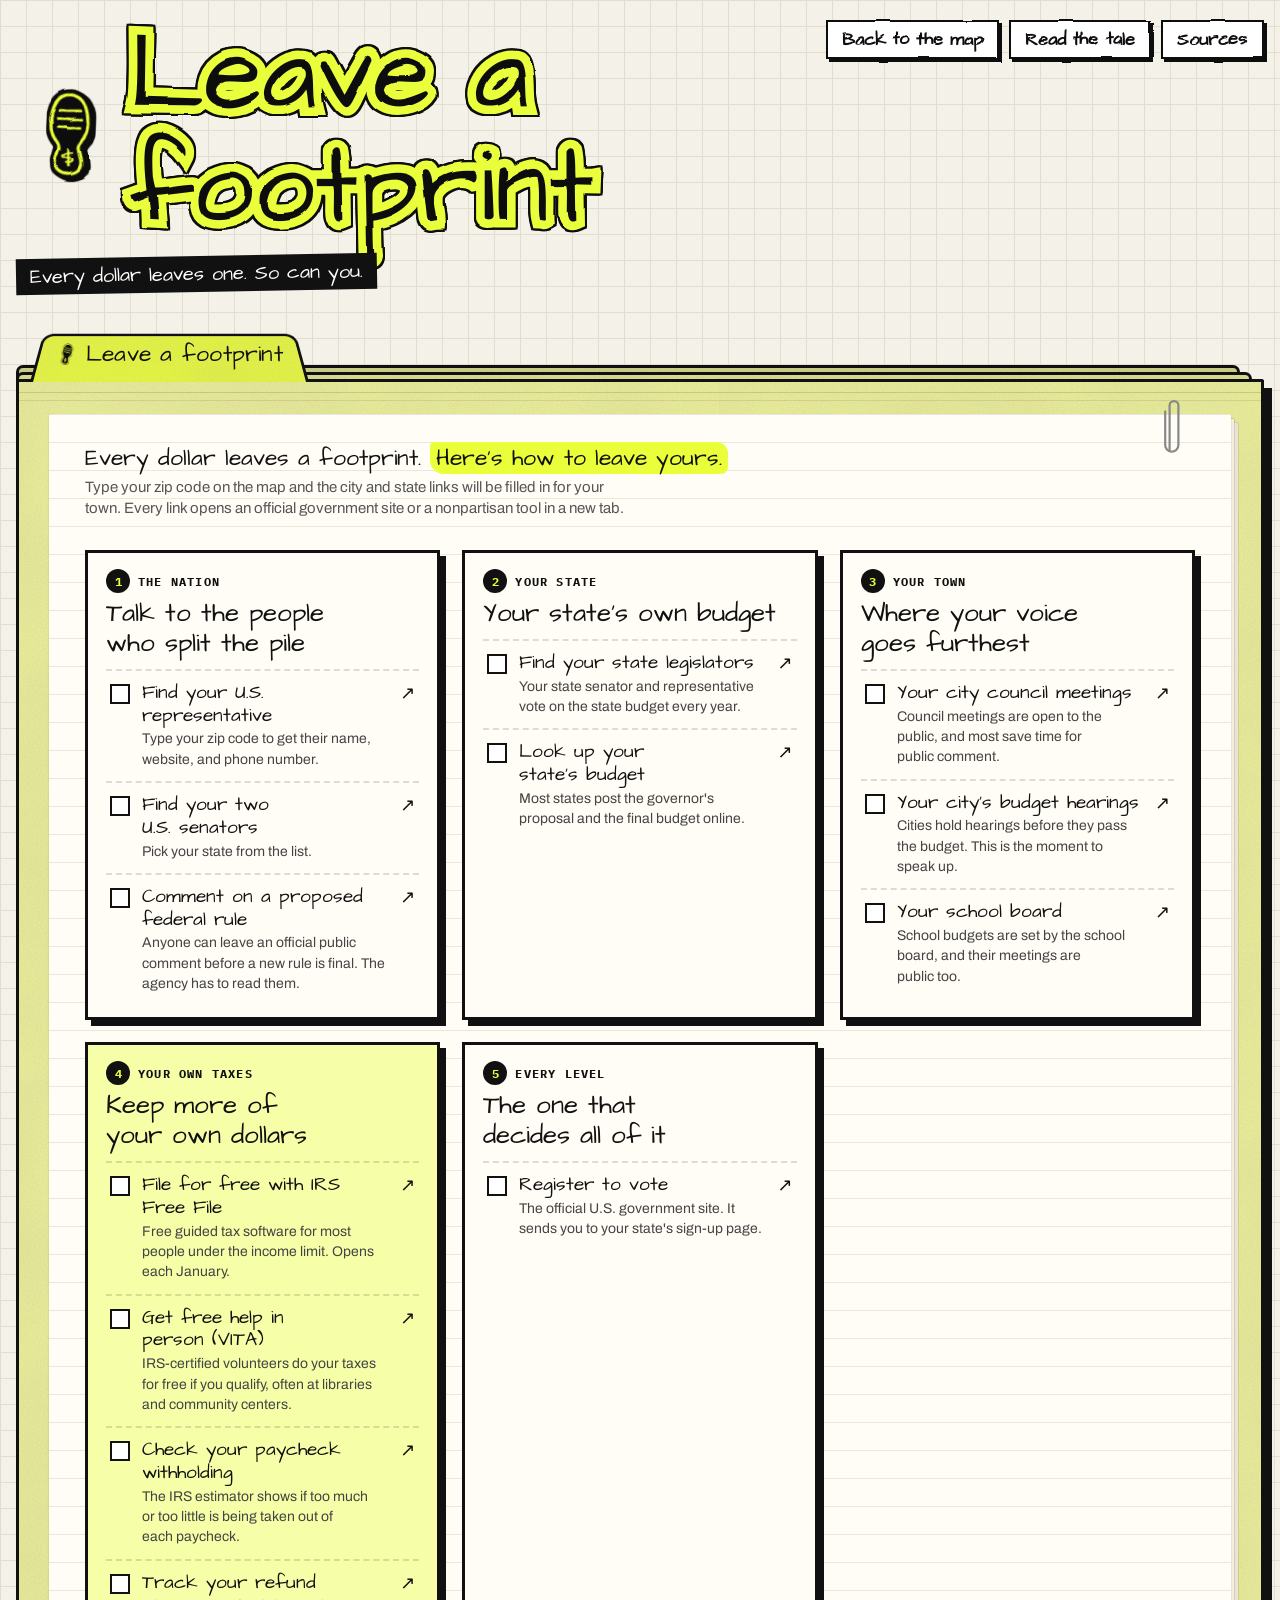
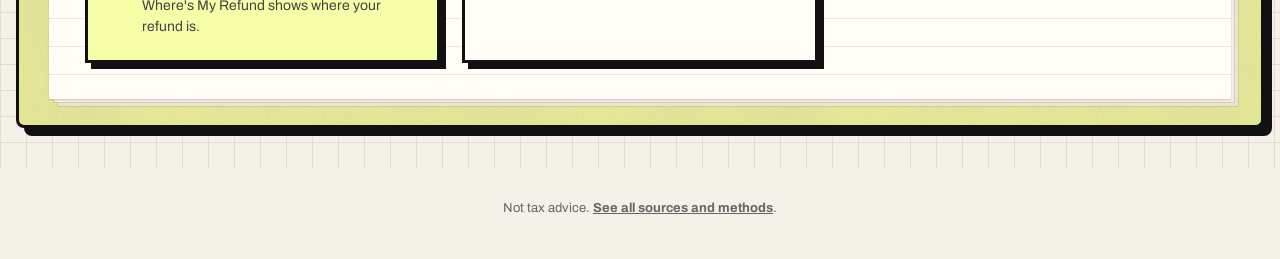
==== footprint.html @ 67341fc3 "Rename Your move to Leave a footprint, add the logo; fix blank buttons in dark mode - Your move is n" ====
<!doctype html>
<html lang="en">
<head>
  <meta charset="utf-8">
  <meta name="viewport" content="width=device-width, initial-scale=1">
  <title>Leave a footprint | Fee Fi Fo Fund</title>
  <meta name="description" content="What you can do about where your tax dollars go: find your representatives, speak at budget hearings, get free tax help, and register to vote.">
  <meta property="og:site_name" content="Fee Fi Fo Fund">
  <meta property="og:title" content="Leave a footprint | Fee Fi Fo Fund">
  <meta property="og:url" content="https://feefifo.fund/footprint.html">
  <link rel="canonical" href="https://feefifo.fund/footprint.html">
  <link rel="icon" href="favicon.ico" sizes="any">
  <link rel="icon" type="image/png" sizes="32x32" href="assets/icons/favicon-32.png">
  <link rel="icon" type="image/png" sizes="16x16" href="assets/icons/favicon-16.png">
  <link rel="apple-touch-icon" href="assets/icons/apple-touch-icon.png">
  <meta name="theme-color" content="#f4f1e8">
  <link rel="stylesheet" href="css/style.css">
</head>
<body class="on-results">
  <svg width="0" height="0" style="position:absolute" aria-hidden="true" focusable="false">
    <filter id="hand"><feTurbulence type="fractalNoise" baseFrequency="0.025" numOctaves="2" seed="7"/><feDisplacementMap in="SourceGraphic" scale="3.5" xChannelSelector="R" yChannelSelector="G"/></filter>
  </svg>
  <main class="results sources">
    <header class="results-head sources-head">
      <div class="place">
        <h1 class="place-city foot-title"><img class="foot-big" src="assets/icons/icon-192.png" alt="">Leave a footprint</h1>
        <p class="place-name">Every dollar leaves one. So can you.</p>
      </div>
      <nav class="results-nav" aria-label="Go somewhere else">
        <a class="back" href="./">Back to the map</a>
        <a class="back" href="./#story">Read the tale</a>
        <a class="back" href="sources.html">Sources</a>
      </nav>
    </header>

    <!-- one folder, filled by js/actions.js (the same list as the Footprint folder on the results page) -->
    <div class="file" data-level="move">
    <div class="levels file-tabs" style="--rows: 2">
      <div class="sheet" style="--row: 2" aria-hidden="true"></div>
      <div class="sheet" style="--row: 1" aria-hidden="true"></div>
      <div class="sheet" style="--row: 0"><span class="level-btn" aria-current="page"><img class="foot-ico" src="assets/icons/icon-192.png" alt=""><span class="tab-kind">Leave a footprint</span></span></div>
    </div>
    <div class="folder">
    <div class="frame">
      <p class="level-line">Every dollar leaves a footprint. <b>Here's how to leave yours.</b><span>Type your zip code on the map and the city and state links will be filled in for your town. Every link opens an official government site or a nonpartisan tool in a new tab.</span></p>
      <div id="moves"></div>
    </div>
    </div>
    </div>
  </main>
  <footer class="site-foot">
    <p>Not tax advice. <a href="sources.html">See all sources and methods</a>.</p>
  </footer>
  <script src="js/actions.js"></script>
  <script>document.getElementById("moves").innerHTML = Actions.html(null);</script>
</body>
</html>
---- css/style.css ----
@font-face {
  font-family: "Playfair Display";
  src: url("../assets/fonts/PlayfairDisplay-Italic.woff2") format("woff2");
  font-style: italic;
  font-weight: 400 900;
  font-display: swap;
}
@font-face {
  font-family: "Anton";
  src: url("../assets/fonts/Anton.woff2") format("woff2");
  font-display: swap;
}
@font-face {
  font-family: "IBM Plex Mono";
  src: url("../assets/fonts/IBMPlexMono-Bold.woff2") format("woff2");
  font-weight: 700;
  font-display: swap;
}
@font-face {
  font-family: "Archivo";
  src: url("../assets/fonts/Archivo.woff2") format("woff2");
  font-weight: 100 900;
  font-stretch: 62% 125%;
  font-display: swap;
}

:root {
  --ink: #111111;
  --paper: #ffffff;
  --night: #1d1d1d;
  --dot: #a8a262;
  --hot: #eaff3a;      /* brand yellow (logo case, footprint) */
  --sun-soft: #f6ffa8; /* lighter yellow for big fills */
  --display: "Playfair Display", "Bodoni 72", Didot, Georgia, serif; /* black italic, outlined: the big words */
  --badge: "Anton", "Impact", "Arial Narrow", sans-serif;            /* tall condensed: badge words and big numbers */
  --mono: "IBM Plex Mono", ui-monospace, Menlo, monospace;            /* black label boxes and buttons */
  --sans: "Archivo", system-ui, sans-serif;                           /* reading text */
  --map-bg: #f4f1e8;
  --hand: "Architects Daughter", "Comic Sans MS", cursive; /* the logo's lettering, used for UI labels */
  --grain: url("data:image/svg+xml,%3Csvg xmlns='http://www.w3.org/2000/svg' width='260' height='260'%3E%3Cfilter id='n'%3E%3CfeTurbulence type='fractalNoise' baseFrequency='.75' numOctaves='2' stitchTiles='stitch'/%3E%3CfeColorMatrix values='0 0 0 0 .3 0 0 0 0 .27 0 0 0 0 .22 0 0 0 .22 0'/%3E%3C/filter%3E%3Crect width='100%25' height='100%25' filter='url(%23n)'/%3E%3C/svg%3E");
}

* { box-sizing: border-box; }
/* The site has its own paper-and-ink colors. Without this, a computer in dark mode draws button text
   in white, which made the New zip code and Read the tale buttons look blank. */
:root { color-scheme: light; }
button { color: var(--ink); }
html, body { margin: 0; }
body {
  background: var(--map-bg);
  color: var(--ink);
  font-family: var(--sans);
  font-size: 17px;
  line-height: 1.45;
}
body.on-results { background: var(--paper); }
[hidden] { display: none !important; }
:focus-visible { outline: 3px solid var(--ink); outline-offset: 3px; box-shadow: 0 0 0 7px var(--hot); }
code { font-size: 0.9em; background: #0001; padding: 1px 5px; border-radius: 4px; }

/* =========================================================
   LANDING
   ========================================================= */
.landing {
  position: relative;
  min-height: 100vh;
  min-height: 100svh;
  overflow: hidden;
  color: var(--ink);
}
.map { position: absolute; inset: 0; width: 100%; height: 100%; display: block; }
.landing::after { content: ""; position: absolute; inset: 0; background: var(--grain); mix-blend-mode: multiply; pointer-events: none; z-index: 1; }

.landing-center {
  position: relative;
  z-index: 2;
  min-height: 100vh;
  min-height: 100svh;
  display: grid;
  place-content: center;
  justify-items: center;
  gap: 28px;
  padding: 24px 16px;
  pointer-events: none;
}
.landing-center > * { pointer-events: auto; }
/* The logo is decoration: clicks go through it to the map underneath.
   The zip form only catches clicks on its own controls, so the map can be dragged around it. */
.landing-center > .logo-wrap, .landing-center > .zip-form { pointer-events: none; }
.zip-form > * { pointer-events: auto; }

/* --- Logo: chunky outlined type sitting on the map --- */
.logo-wrap {
  --L: clamp(40px, 8.6vw, 124px); /* logo type size; the sticker is sized from it */
  position: relative;
  transition: transform 0.5s cubic-bezier(.3, 1.3, .5, 1);
}
.zip-form { transition: transform 0.5s cubic-bezier(.3, 1.3, .5, 1); }
/* While typing, the logo shrinks to the top and the zip box drops to the bottom so the map shows through.
   js/app.js measures the real sizes and sets these, so it fits any screen height. */
.landing.typing .logo-wrap, .landing.settled .logo-wrap { transform: var(--logo-t, translateY(-25vh) scale(0.42)); }
.landing.typing .zip-form, .landing.settled .zip-form { transform: var(--form-t, translateY(21vh)); }
.landing.leaving { animation: leave 0.45s ease-in forwards; }
@keyframes leave { to { opacity: 0; transform: scale(1.08); } }
@font-face {
  font-family: "Architects Daughter";
  src: url("../assets/fonts/ArchitectsDaughter.woff2") format("woff2");
  font-display: block;
}
.logo { margin: 0; line-height: 0; }
.logo svg { display: block; width: min(calc(var(--L) * 5.2), 94vw); height: auto; overflow: visible; }
/* each word stomps down like a giant's footstep, then the stars and coins pop on, then the whole logo shudders */
.logo .word, .logo .extras {
  transform-box: fill-box;
  transform-origin: 50% 100%;
  animation: stomp 0.55s cubic-bezier(.3, 1.4, .5, 1) both;
  animation-delay: calc(0.45s + var(--i) * 0.38s);
}
.logo .extras { transform-origin: 50% 50%; animation-name: popIn; }
@keyframes popIn { from { transform: scale(0); opacity: 0; } 70% { transform: scale(1.15); opacity: 1; } to { transform: none; opacity: 1; } }
.logo-wrap .logo { animation: shudder 0.32s linear calc(0.45s + 4 * 0.38s + 0.2s) both; }
@keyframes stomp {
  0%   { transform: translateY(-120%) scale(1.25, 0.9); opacity: 0; }
  55%  { transform: translateY(0) scale(1.18, 0.78); opacity: 1; }
  75%  { transform: translateY(-6%) scale(0.95, 1.06); }
  100% { transform: none; opacity: 1; }
}
@keyframes shudder {
  20% { transform: translate(-4px, 3px); }
  40% { transform: translate(5px, -2px); }
  60% { transform: translate(-3px, -3px); }
  80% { transform: translate(2px, 2px); }
}

/* Stuck on the upper left corner, just touching the "F" without covering it */
/* catchphrase under the logo: just handwriting, with a yellow marker swipe and a little footprint */
.tagline {
  display: table;
  position: relative;
  margin: calc(var(--L) * 0.1) auto 0;
  padding: 0 0.2em 0 1.25em;
  font: 400 max(17px, calc(var(--L) * 0.26)) var(--hand);
  line-height: 1.2;
  white-space: nowrap;
  color: var(--ink);
  /* paper-colored halo so it reads over the map dots */
  text-shadow: 0 0 3px var(--map-bg), 0 0 6px var(--map-bg), 0 0 10px var(--map-bg);
  rotate: -2deg;
  animation: popIn .5s cubic-bezier(.3,1.4,.5,1) calc(0.45s + 4.6 * 0.38s) both;
  transition: opacity .3s;
}
.tagline::before { /* the footprint */
  content: "";
  position: absolute;
  left: 0; top: 50%;
  width: 1em; height: 1em;
  translate: 0 -50%;
  background: url("../assets/icons/icon-192.png") center / contain no-repeat;
}
.tagline::after { /* yellow marker swipe under the words */
  content: "";
  position: absolute;
  left: 1.1em; right: 0; bottom: 0.08em;
  height: 0.38em;
  background: var(--hot);
  border-radius: 0.2em 0.5em 0.3em 0.6em;
  z-index: -1;
  rotate: -0.6deg;
}
.landing.typing .tagline, .landing.settled .tagline { opacity: 0; }
@keyframes spin { to { transform: rotate(360deg); } }
@keyframes stick {
  from { transform: scale(0) rotate(-90deg); }
  to   { transform: none; }
}

/* --- Zip entry, styled like stacked black label boxes --- */
.zip-form {
  display: grid;
  justify-items: center;
  gap: 10px;
  animation: fade 0.6s ease 1.6s both;
}
@keyframes fade { from { opacity: 0; } to { opacity: 1; } }

.zip-label {
  background: var(--ink);
  color: var(--paper);
  font: 400 clamp(16px, 4.6vw, 21px) var(--hand);
  letter-spacing: 0.01em;
  padding: 5px 16px 4px;
  rotate: -1deg;
  filter: url(#hand);
  max-width: min(92vw, 30em);
  text-align: center;
  text-wrap: balance;
}
.zip-form input {
  width: 5.4em;
  font-family: var(--hand);
  font-weight: 400;
  font-size: clamp(44px, 8vw, 72px);
  letter-spacing: 0.1em;
  filter: url(#hand);
  text-align: center;
  padding: 2px 10px;
  color: var(--ink);
  background: var(--sun-soft);
  border: 3px solid var(--ink);
  box-shadow: 6px 6px 0 var(--ink);
  border-radius: 0;
}
.zip-form input::placeholder { color: #0003; }
@media (max-width: 520px) {
  .zip-form input { font-size: 40px; width: 5.2em; }
}

.zip-readout {
  margin: 4px 0 0;
  background: rgba(255, 253, 246, 0.9);
  padding: 2px 10px;
  min-height: 1.5em;
  font: 400 17px var(--hand);
  color: var(--ink);
  text-align: center;
}
.go {
  font: 400 24px var(--hand);
  padding: 8px 28px;
  filter: url(#hand);
  background: var(--ink);
  color: var(--hot);
  border: 3px solid var(--ink);
  box-shadow: 4px 4px 0 var(--hot), 4px 4px 0 3px var(--ink);
  cursor: pointer;
}
.go:disabled { opacity: 0.35; cursor: default; box-shadow: none; }
.go:not(:disabled):hover { transform: translate(-2px, -2px); box-shadow: 6px 6px 0 var(--hot), 6px 6px 0 3px var(--ink); }

/* =========================================================
   RESULTS
   ========================================================= */
.results {
  /* the desk the folders sit on: the same grid paper as the map */
  background:
    linear-gradient(90deg, #e4ddcd 1px, transparent 1px) 0 0 / 26px 26px,
    linear-gradient(#e4ddcd 1px, transparent 1px) 0 0 / 26px 26px,
    var(--map-bg);
  min-height: 100vh;
  padding: 20px 16px 40px;
  overflow-x: clip; /* a wobbling sticker should never cause a sideways scroll */
}
.results-head {
  max-width: 1280px;
  margin: 0 auto 22px;
  display: grid;
  grid-template-columns: 1fr auto;
  align-items: start;
  gap: 16px 24px;
}
.results-nav { display: flex; flex-wrap: wrap; justify-content: flex-end; gap: 10px; }
a.back { color: var(--ink); text-decoration: none; display: inline-block; }
.results-head > .back { justify-self: start; }
.back {
  align-self: start;
  font: 400 18px var(--hand);
  background: var(--paper);
  border: 2px solid var(--ink);
  box-shadow: 3px 3px 0 var(--ink);
  filter: url(#hand);
  padding: 5px 14px;
  cursor: pointer;
}
.back:hover { background: var(--hot); }
.place-city {
  margin: 0;
  /* your town, lettered like the logo: black ink in a yellow case with a black edge */
  font-family: var(--hand);
  font-weight: 400;
  font-size: clamp(46px, 8.4vw, 108px);
  line-height: 1.05;
  color: var(--ink);
  -webkit-text-stroke: 0.16em var(--hot);
  paint-order: stroke fill;
  filter: drop-shadow(2px 0 0 var(--ink)) drop-shadow(-2px 0 0 var(--ink)) drop-shadow(0 2px 0 var(--ink)) drop-shadow(0 -2px 0 var(--ink)) url(#hand);
  padding: 0 0.1em;
  text-wrap: balance;
}
.place-name {
  display: inline-block;
  margin: 10px 0 0;
  background: var(--ink);
  color: var(--paper);
  font: 400 20px var(--hand);
  padding: 4px 14px;
  rotate: -1deg;
}

/* ---- File folders: one per level of government ---- */
.file {
  --tex: url("data:image/svg+xml,%3Csvg xmlns='http://www.w3.org/2000/svg' width='260' height='260'%3E%3Cfilter id='n'%3E%3CfeTurbulence type='fractalNoise' baseFrequency='.7' numOctaves='2' stitchTiles='stitch'/%3E%3CfeColorMatrix values='0 0 0 0 .35 0 0 0 0 .3 0 0 0 0 .24 0 0 0 .2 0'/%3E%3C/filter%3E%3Crect width='100%25' height='100%25' filter='url(%23n)'/%3E%3C/svg%3E"),
          url("data:image/svg+xml,%3Csvg xmlns='http://www.w3.org/2000/svg' width='700' height='700'%3E%3Cfilter id='n'%3E%3CfeTurbulence type='fractalNoise' baseFrequency='.01' numOctaves='2' stitchTiles='stitch'/%3E%3CfeColorMatrix values='0 0 0 0 .4 0 0 0 0 .33 0 0 0 0 .25 0 0 0 .14 0'/%3E%3C/filter%3E%3Crect width='100%25' height='100%25' filter='url(%23n)'/%3E%3C/svg%3E");
  /* every folder is the brand's soft yellow with an ink edge, so it stands off the grid paper;
     the tabs (black, the open one hot yellow) tell the levels apart */
  --folder: #eef49a;
  position: relative;
  z-index: 0;
  max-width: 1400px;
  margin: 0 auto;
}

/* ---- The stack of folders ----
   Each folder is a "sheet": its tab plus a strip of folder body. Folders further back
   sit higher and a little narrower, so you see their edges stepping up behind the front one.
   --row 0 is the front folder; JS sets it, and the sheets slide into place. */
.levels.file-tabs {
  --T: 52px;  /* tab height */
  --S: 7px;   /* how much of each folder behind peeks out (small, so the tabs read as one row) */
  position: relative;
  z-index: 3;
  display: block;
  height: calc(var(--T) + var(--rows, 2) * var(--S));
  padding: 0;
}
.sheet {
  position: absolute;
  left: 0; /* the stack steps in on the right only, so every tab stays where js/app.js put it */
  right: calc(var(--row, 0) * 12px);
  top: calc((var(--rows, 2) - var(--row, 0)) * var(--S));
  bottom: 0;
  z-index: calc(10 - var(--row, 0));
  pointer-events: none;
  transition: top .45s cubic-bezier(.3,1.2,.5,1), left .45s cubic-bezier(.3,1.2,.5,1), right .45s cubic-bezier(.3,1.2,.5,1);
}
.sheet { --c: var(--folder); }
.level-btn { --c: var(--ink); }
.level-btn[aria-pressed="true"], .level-btn[aria-current="page"] { --c: var(--hot); color: var(--ink); }
/* the strip of folder body under each tab */
.sheet::before {
  content: "";
  position: absolute;
  left: 0; right: 0; top: calc(var(--T) - 1px); bottom: 0;
  background: var(--tex), var(--c);
  border-radius: 7px 7px 0 0;
  border: 3px solid var(--ink);
  border-bottom: 0;
  filter: brightness(calc(1 - var(--row, 0) * 0.06));
}
/* the tab: card-stock with rounded shoulders; Nation left, State middle, City right */
.level-btn {
  position: absolute;
  top: 0;
  height: var(--T);
  pointer-events: auto;
  isolation: isolate;
  display: inline-flex;
  align-items: center;
  gap: 8px;
  padding: 0 26px;
  border: 0;
  background: none;
  color: var(--paper);
  font: 400 23px var(--hand);
  letter-spacing: 0.01em;
  white-space: nowrap;
  cursor: pointer;
  transition: transform .2s cubic-bezier(.3,1.4,.5,1);
}
.level-btn { left: 14px; } /* js/app.js lines them up edge to edge */
/* 1, 2, 3: the nation, then your state, then your city, zooming in toward home */
.tab-n {
  display: inline-grid;
  place-items: center;
  width: 1.4em; height: 1.4em;
  border-radius: 50%;
  border: 2px solid currentColor;
  font: 700 13px var(--mono);
  line-height: 1;
}
.level-btn::before {
  content: "";
  position: absolute;
  inset: 0 0 -2px;
  z-index: -1;
  background: var(--tex), var(--c);
  border-radius: 12px 12px 0 0;
  transform: perspective(80px) rotateX(9deg);
  transform-origin: 50% 100%;
  border: 3px solid var(--ink);
  border-bottom: 0;
}
.level-btn:not([aria-pressed="true"]):not([aria-current]):hover { transform: translateY(-5px); }
.level-btn[aria-pressed="true"], .level-btn[aria-current="page"] { cursor: default; }
.level-btn .tab-name { font: 400 16px var(--hand); color: inherit; opacity: .75; max-width: 9em; overflow: hidden; text-overflow: ellipsis; }
.level-btn.is-missing .tab-kind { opacity: .7; }
.level-btn.is-missing .tab-name { text-decoration: line-through; }

/* the front folder: card stock, with the papers inside it */
.folder {
  position: relative;
  z-index: 2;
  background: var(--tex), var(--folder);
  border-radius: 0 0 8px 8px;
  padding: 34px clamp(12px, 2.4vw, 30px) 26px;
  border: 3px solid var(--ink);
  border-top: 0;
  box-shadow: 8px 8px 0 var(--ink);
  transition: background-color .3s;
}
/* the two pressed fold lines along the top of real file folders */
.folder::before {
  content: "";
  position: absolute;
  left: 0; right: 0; top: 12px;
  height: 7px;
  border-top: 1px solid rgba(90,60,30,.18);
  border-bottom: 1px solid rgba(90,60,30,.13);
  pointer-events: none;
}
/* the papers: a top sheet with two more peeking out underneath, held by a paper clip */
.folder > .frame {
  position: relative;
  max-width: none;
  padding: 30px clamp(14px, 3vw, 36px) 26px;
  background:
    linear-gradient(#ece7db 1px, transparent 1px) 0 0 / 100% 28px,
    #fffdf6;
  border-radius: 2px;
  box-shadow: 0 1px 2px rgba(40,25,10,.18), 4px 4px 0 -1px #f4efe3, 4px 4px 0 0 rgba(40,25,10,.12), 8px 8px 0 -1px #ebe4d4, 8px 8px 0 0 rgba(40,25,10,.1);
}
.folder > .frame::before {
  content: "";
  position: absolute;
  top: -20px; right: 46px;
  width: 22px; height: 64px;
  background: url("data:image/svg+xml,%3Csvg xmlns='http://www.w3.org/2000/svg' viewBox='0 0 30 84'%3E%3Cpath d='M9 76V14a6 6 0 0 1 12 0v54a9 9 0 0 1-18 0V22' fill='none' stroke='%23888' stroke-width='3' stroke-linecap='round'/%3E%3C/svg%3E") center / contain no-repeat;
  pointer-events: none;
}
/* switching: old papers lift out, new ones drop in */
.folder > .frame { transition: opacity .17s ease, transform .4s cubic-bezier(.3,1.25,.5,1); }
.folder.swapping > .frame { opacity: 0; transform: translateY(-10px) rotate(-.25deg); transition: opacity .15s ease, transform .17s ease-in; }
.folder.settling > .frame { animation: dropIn .42s cubic-bezier(.3,1.25,.5,1); }
@keyframes dropIn { from { opacity: 0; transform: translateY(16px) rotate(.3deg); } to { opacity: 1; transform: none; } }

/* The collage spreads out across the whole page, no box around it */
.frame {
  max-width: 1400px;
  margin: 0 auto;
  padding: 8px 0 0;
}
.level-line { margin: 0 0 10px; font: 400 28px/1.25 var(--hand); max-width: 60ch; }
.level-line b { font-weight: 400; background: var(--hot); padding: 0 6px; border-radius: 0.2em 0.5em 0.3em 0.6em; }
.level-line span { display: block; font: 400 15px/1.45 var(--sans); color: #555; margin-top: 4px; }
.empty { font-size: 18px; padding: 40px 0; max-width: 55ch; }

/* ---- Floating objects: each category is a loose cutout, not a tile ---- */
.collage.scatter { position: relative; min-height: 320px; }

.obj {
  position: absolute;
  aspect-ratio: 1;
  padding: 0;
  border: 0;
  background: none;
  font: inherit;
  color: var(--ink);
  text-align: left;
  cursor: pointer;
  animation:
    pop 0.6s cubic-bezier(.2, 1.6, .4, 1) var(--delay) both,
    bob var(--bob) ease-in-out var(--bob-delay) infinite;
  transition: left 0.6s cubic-bezier(.3, 1.2, .5, 1), top 0.6s cubic-bezier(.3, 1.2, .5, 1), width 0.6s ease;
}
.obj:hover, .obj:focus-visible { z-index: 5; }
@keyframes pop {
  from { scale: 0.2; opacity: 0; rotate: calc(var(--rot) * -3); }
  to   { scale: 1; opacity: 1; rotate: 0deg; }
}
@keyframes bob {
  0%, 100% { translate: 0 0; }
  50%      { translate: 0 calc(var(--s) * -0.035); }
}

.pic {
  position: absolute;
  inset: 0;
  display: grid;
  place-items: center;
  transform: rotate(var(--rot));
  transition: transform 0.3s cubic-bezier(.3, 1.6, .5, 1);
}
.obj:hover .pic, .obj:focus-visible .pic { transform: rotate(0deg) scale(1.1); }

.pic img {
  /* pinned to the sticker's square box: tall GIFs (the motorcycle, the statue) used to grow past it
     and hang over the price tag and whatever sat below */
  position: absolute;
  inset: 0;
  z-index: 2;
  width: 100%;
  height: 100%;
  object-fit: contain;
  filter: drop-shadow(4px 6px 0 #0003);
}

/* big money number, slapped on like a sticker */
.num {
  position: absolute;
  z-index: 3;
  top: 2%;
  left: -4%;
  display: flex;
  align-items: flex-start;
  /* numbers lettered like the logo: black ink, yellow case, black edge */
  font-family: var(--hand);
  font-weight: 400;
  font-size: clamp(26px, calc(var(--s) * 0.28), 150px);
  line-height: 1;
  letter-spacing: 0;
  color: var(--ink);
  -webkit-text-stroke: 0.025em var(--ink); /* thickens the pen line */
  /* a ring of yellow, then a ring of black, drawn as shadows so the corners stay round */
  text-shadow:
    0.070em 0.000em 0 var(--hot),
    0.061em 0.035em 0 var(--hot),
    0.035em 0.061em 0 var(--hot),
    0.000em 0.070em 0 var(--hot),
    -0.035em 0.061em 0 var(--hot),
    -0.061em 0.035em 0 var(--hot),
    -0.070em 0.000em 0 var(--hot),
    -0.061em -0.035em 0 var(--hot),
    -0.035em -0.061em 0 var(--hot),
    -0.000em -0.070em 0 var(--hot),
    0.035em -0.061em 0 var(--hot),
    0.061em -0.035em 0 var(--hot),
    0.105em 0.000em 0 var(--ink),
    0.091em 0.052em 0 var(--ink),
    0.053em 0.091em 0 var(--ink),
    0.000em 0.105em 0 var(--ink),
    -0.052em 0.091em 0 var(--ink),
    -0.091em 0.052em 0 var(--ink),
    -0.105em 0.000em 0 var(--ink),
    -0.091em -0.052em 0 var(--ink),
    -0.053em -0.091em 0 var(--ink),
    -0.000em -0.105em 0 var(--ink),
    0.053em -0.091em 0 var(--ink),
    0.091em -0.053em 0 var(--ink);
  transform: rotate(var(--num-rot));
  pointer-events: none;
}
.obj.num-right .num { left: auto; right: -4%; }
.num-sign, .num-c { font-size: 0.45em; margin-top: 0.12em; letter-spacing: 0; }

/* label + dollar amount hang off the bottom like a price tag */
.label {
  position: absolute;
  z-index: 3;
  left: 50%;
  top: 88%;
  display: flex;
  flex-direction: column;
  align-items: center;
  gap: 3px;
  width: max-content;
  max-width: max(150px, 110%);
  transform: translateX(-50%) rotate(var(--tag-rot));
  pointer-events: none;
}
.tag {
  background: var(--paper);
  border: 2px solid var(--ink);
  box-shadow: 3px 3px 0 var(--ink);
  padding: 2px 10px 1px;
  background: #fffdf6;
  font-family: var(--hand);
  font-weight: 400;
  font-size: clamp(14px, calc(var(--s) * 0.065), 20px);
  line-height: 1.2;
  text-align: center;
}
.amt {
  background: var(--ink);
  color: var(--paper);
  padding: 1px 8px;
  font-family: var(--hand);
  font-size: 15px;
  font-weight: 400;
}
.obj:hover .tag { background: var(--hot); }

/* googly eyes on the biggest item */
.eyes { position: absolute; z-index: 3; top: 34%; left: 50%; transform: translateX(-50%); display: flex; gap: 6%; width: 30%; }
.eye {
  flex: 1;
  aspect-ratio: 1;
  background: var(--paper);
  border: 3px solid var(--ink);
  border-radius: 50%;
  display: grid;
  place-items: center;
}
.pupil { width: 48%; aspect-ratio: 1; background: var(--ink); border-radius: 50%; transition: transform 0.08s linear; }

.barely { margin-top: 30px; border-top: 3px dashed var(--ink); padding-top: 16px; }
.barely-title { margin: 0 0 10px; font: 400 22px var(--hand); }
.barely ul { list-style: none; margin: 0; padding: 0; display: flex; flex-wrap: wrap; gap: 10px; }
.barely li {
  display: flex; align-items: center; gap: 6px;
  border: 2px solid #999; padding: 4px 10px 4px 4px;
  font: 400 16px var(--hand); color: #555; background: #fffdf6;
}
.barely img { width: 28px; height: 28px; filter: grayscale(1); opacity: 0.6; }

.level-foot { max-width: 1280px; margin: 22px 0 0; border-top: 1px solid rgba(90,60,30,.25); padding-top: 14px; font-size: 15px; color: #333; }
.level-foot p { margin: 0 0 8px; max-width: 80ch; }
.level-foot a { color: var(--ink); font-weight: 700; }

/* detail popup */
.detail {
  width: min(460px, calc(100% - 32px));
  border: 3px solid var(--ink);
  box-shadow: 8px 8px 0 var(--ink);
  padding: 24px;
  background: var(--paper);
}
.detail::backdrop { background: #111a; }
.detail-close { float: right; font: 400 17px var(--hand); border: 2px solid var(--ink); background: var(--paper); padding: 4px 10px; cursor: pointer; }
.detail img { width: 140px; height: 140px; object-fit: contain; display: block; }
.detail h2 { font-family: var(--hand); font-weight: 400; font-size: 36px; margin: 8px 0 4px; line-height: 1.1; }
.detail-levels { list-style: none; margin: 16px 0 0; padding: 0; }
.detail-levels li { display: flex; justify-content: space-between; gap: 16px; border-top: 2px solid var(--ink); padding: 10px 0; }
.detail-levels li span:first-child { font-weight: 800; }
.detail-levels li span:last-child { text-align: right; }

.site-foot { padding: 18px 16px 28px; font-size: 13px; color: #8a8a8a; text-align: center; }
body.on-results .site-foot { background: var(--map-bg); color: #666; }
body:not(.on-results) .site-foot { display: none; }

/* =========================================================
   SMALL SCREENS
   ========================================================= */
@media (max-width: 820px) {
  .results-head { grid-template-columns: 1fr; }
  .results-nav { justify-content: flex-start; grid-row: 1; }
  .results-head .place { grid-row: 2; }
  .results-nav .back { font-size: 16px; padding: 4px 10px; }
  .levels { justify-content: flex-start; }
  .levels.file-tabs { --T: 46px; --S: 6px; }
  .level-btn { padding: 0 14px; font-size: 19px; }
  .level-btn .tab-name { font-size: 14px; }
  .level-line { font-size: 23px; }
}

/* Short screens (phones sideways, small laptop windows): tighter logo and zip box so the intro fits */
@media (max-height: 560px) {
  .logo-wrap { --L: clamp(34px, 11vh, 80px); }
  .landing-center { gap: 14px; }
  .zip-form { gap: 6px; }
  .zip-form input { font-size: clamp(34px, 10vh, 56px); }
  .zip-label { font-size: 14px; padding: 4px 10px; }
  .zip-readout { font-size: 12px; }
  .go { font-size: 15px; padding: 8px 20px; }
}

@media (max-width: 480px) {
  .level-btn { padding: 0 14px; }
  .level-btn .tab-name { display: none; }
}
@media (prefers-reduced-motion: reduce) {
  *, *::before, *::after { animation: none !important; transition: none !important; }
}

/* =========================================================
   SOURCES PAGE
   ========================================================= */
.sources-head { grid-template-columns: 1fr auto; }
.sources .frame { display: grid; gap: 14px; }
.src-h {
  margin: 22px 0 0;
  font-family: var(--hand);
  font-weight: 400;
  font-size: 32px;
  line-height: 1.15;
}
.src-h::before { content: ""; display: inline-block; width: .8em; height: .8em; margin-right: .35em; vertical-align: -.05em; background: url("../assets/icons/icon-192.png") center / contain no-repeat; }
.sources .level-line { font-size: 23px; }
.src-p { margin: 0; max-width: 68ch; }
.src-list { margin: 0; padding-left: 20px; display: grid; gap: 6px; max-width: 72ch; }
.sources a { color: var(--ink); font-weight: 700; }
.table-wrap { overflow-x: auto; border: 2px solid var(--ink); box-shadow: 4px 4px 0 var(--ink); }
.src-table { border-collapse: collapse; width: 100%; min-width: 720px; font-size: 15px; background: #fffdf6; }
.src-table th {
  text-align: left;
  background: var(--ink);
  color: var(--hot);
  font: 400 18px var(--hand);
  padding: 8px 12px;
}
.src-table td { padding: 10px 12px; border-top: 1px solid #e3dccb; vertical-align: top; }
.src-table td:first-child { font: 400 17px var(--hand); white-space: nowrap; }
.src-table tbody tr:nth-child(odd) td { background: #f8f3e6; }

/* Sources link on the map */
.map-links {
  position: absolute;
  z-index: 2;
  right: max(16px, env(safe-area-inset-right, 0px));
  bottom: max(16px, env(safe-area-inset-bottom, 0px));
  display: flex;
  flex-direction: column;
  align-items: flex-end;
  gap: 8px;
}
.map-links .map-sources:first-child { background: var(--hot); }
.map-sources {
  color: var(--ink);
  font: 400 16px var(--hand);
  background: var(--paper);
  padding: 4px 12px;
  border: 2px solid var(--ink);
  box-shadow: 3px 3px 0 var(--ink);
  filter: url(#hand);
}
.map-sources:hover { background: var(--hot); }
.site-foot a { color: inherit; font-weight: 700; }

.map { touch-action: none; cursor: grab; }
.map-controls {
  position: absolute;
  z-index: 2;
  left: max(16px, env(safe-area-inset-left, 0px));
  bottom: max(16px, env(safe-area-inset-bottom, 0px));
  display: flex;
  gap: 6px;
}
.map-btn {
  min-width: 36px;
  height: 36px;
  font: 400 20px var(--hand);
  color: var(--ink);
  background: var(--paper);
  border: 2px solid var(--ink);
  box-shadow: 3px 3px 0 var(--ink);
  filter: url(#hand);
  padding: 0 10px;
  cursor: pointer;
}
.map-btn:hover { background: var(--hot); }
.map-reset { font-size: 13px; text-transform: uppercase; }

/* =========================================================
   THE TALE: Fee, Fi, Fo, Fund (js/story.js)
   The dot map stays put while the chapters scroll over it.
   ========================================================= */
.story { position: relative; background: var(--map-bg); }
body.on-results .story { display: none; }
.story-stage {
  position: sticky;
  top: 0;
  height: 100vh;
  height: 100svh;
  overflow: hidden;
}
.story-map { position: absolute; inset: 0; width: 100%; height: 100%; display: block; }
.story-stage::after { content: ""; position: absolute; inset: 0; background: var(--grain); mix-blend-mode: multiply; pointer-events: none; }

/* the chapter bar, pinned to the top of the screen for the whole tale */
.tale-bar {
  /* its own sticky layer above the chapters, so it stays clickable; the negative margin keeps it from pushing the map down */
  position: sticky;
  z-index: 5;
  top: 0;
  height: 62px;
  margin-bottom: -62px;
  box-sizing: border-box;
  display: flex;
  align-items: center;
  justify-content: space-between;
  gap: 12px;
  padding: 0 clamp(12px, 4vw, 40px);
  background: rgba(244, 241, 232, 0.95);
  border-bottom: 3px solid var(--ink);
}
.tale-home img { display: block; width: 34px; height: 34px; }
.tale-file {
  font: 400 18px var(--hand);
  color: var(--hot);
  background: var(--ink);
  border: 2px solid var(--ink);
  box-shadow: 3px 3px 0 var(--hot), 3px 3px 0 2px var(--ink);
  padding: 4px 14px;
  filter: url(#hand);
  cursor: pointer;
}
.tale-file:hover { transform: translate(-1px, -1px); }
.tale-progress {
  position: absolute;
  left: 0; right: 0; bottom: -7px;
  height: 4px;
  background: var(--hot);
  border-bottom: 1px solid var(--ink);
  transform: scaleX(0);
  transform-origin: 0 50%;
}
.story-tabs { display: flex; gap: 8px; }
.story-tabs a {
  font: 400 21px var(--hand);
  color: var(--paper);
  background: var(--ink);
  border: 2px solid var(--ink);
  padding: 3px 16px 2px;
  text-decoration: none;
  filter: url(#hand);
  transition: transform .2s cubic-bezier(.3,1.4,.5,1), background-color .25s;
}
.story-tabs a:nth-child(odd) { rotate: -1.5deg; }
.story-tabs a:nth-child(even) { rotate: 1.5deg; }
.story-tabs a:hover { transform: translateY(-3px); }
.story-tabs a[aria-current] { background: var(--hot); color: var(--ink); box-shadow: 3px 3px 0 var(--ink); }

.story-steps { position: relative; z-index: 2; margin-top: -100vh; margin-top: -100svh; }
.step {
  min-height: 100vh;
  min-height: 100svh;
  display: flex;
  flex-direction: column;
  justify-content: center;
  align-items: flex-start;
  gap: 18px;
  padding: 90px clamp(16px, 5vw, 72px) 48px;
  pointer-events: none;
}
.step > * { pointer-events: auto; }
.step-open { align-items: center; text-align: center; }

/* chapter openers: the word lettered like the logo, with a dictionary line under it */
.opener {
  display: grid;
  justify-items: center;
  gap: 10px;
  max-width: 600px;
  padding: 24px clamp(18px, 4vw, 40px) 28px;
  background: rgba(255, 253, 246, 0.93);
  border: 3px solid var(--ink);
  box-shadow: 8px 8px 0 var(--ink);
}
.step-dark .opener { background: rgba(29, 29, 29, 0.94); color: var(--paper); border-color: var(--hot); box-shadow: 8px 8px 0 var(--hot); }
.opener-kicker { margin: 0; font: 700 12px var(--mono); letter-spacing: 0.12em; text-transform: uppercase; }
.chapter-word {
  margin: 0;
  font-family: var(--hand);
  font-weight: 400;
  font-size: clamp(88px, 15vw, 200px);
  line-height: 1;
  color: var(--ink);
  -webkit-text-stroke: 0.16em var(--hot);
  paint-order: stroke fill;
  filter: drop-shadow(3px 0 0 var(--ink)) drop-shadow(-3px 0 0 var(--ink)) drop-shadow(0 3px 0 var(--ink)) drop-shadow(0 -3px 0 var(--ink)) url(#hand);
  padding: 0 0.14em;
  rotate: -3deg;
}
.step:nth-of-type(4n+3) .chapter-word { rotate: 2deg; }
.def { margin: 4px 0 0; font: 700 15px var(--mono); }
.def b { background: var(--hot); color: var(--ink); padding: 0 4px; }
.def-text { margin: 0; max-width: 34ch; font: 400 clamp(19px, 2.2vw, 24px)/1.4 var(--hand); }

/* story cards: the same paper, ink border, and hard shadow as the rest of the site */
.scard {
  width: min(430px, 100%);
  padding: 22px 24px 24px;
  background: linear-gradient(#ece7db 1px, transparent 1px) 0 0 / 100% 28px, #fffdf6;
  border: 3px solid var(--ink);
  box-shadow: 8px 8px 0 var(--ink);
}
.scard h3 { margin: 0 0 10px; font: 400 clamp(26px, 3vw, 32px)/1.15 var(--hand); }
.scard p { margin: 0 0 12px; font-size: 16px; line-height: 1.55; }
.scard-kicker {
  display: flex;
  justify-content: space-between;
  gap: 10px;
  margin: 0 0 14px !important;
  padding-bottom: 8px;
  border-bottom: 2px solid currentColor;
  font: 700 11px var(--mono) !important;
  letter-spacing: 0.1em;
  text-transform: uppercase;
}
.scard-src { font-size: 13px !important; color: #555; margin: 4px 0 0 !important; }
.scard a { color: inherit; font-weight: 700; }

/* Fee: a pay stub with a perforated edge */
.stub { position: relative; padding-bottom: 30px; }
.stub::after {
  content: "";
  position: absolute;
  left: -3px; right: -3px; bottom: -3px;
  height: 12px;
  background: radial-gradient(circle at 8px 12px, var(--map-bg) 5px, transparent 5.5px) 0 0 / 16px 12px repeat-x;
}
.stub-rows { margin: 6px 0 0; font: 700 14px var(--mono); }
.stub-rows div { display: flex; justify-content: space-between; gap: 12px; padding: 4px 0; }
.stub-rows dt, .stub-rows dd { margin: 0; }
.stub-rows dd { color: #777; }
.stub-rows .hl { background: var(--hot); margin: 4px -8px 0; padding: 5px 8px; }
.stub-rows .hl dd { color: var(--ink); }

/* Fi: an airmail envelope, striped in the brand colors */
.airmail { padding: 10px; background: repeating-linear-gradient(-45deg, var(--ink) 0 14px, var(--hot) 14px 28px, #fffdf6 28px 42px); }
.airmail-inner { position: relative; padding: 20px 22px 18px; background: #fffdf6; }
.airmail h3 { padding-right: 72px; }
.stamp-box {
  position: absolute;
  top: 14px; right: 14px;
  width: 62px; height: 72px;
  display: grid;
  place-items: center;
  align-content: center;
  gap: 2px;
  background: var(--hot);
  border: 2px dashed var(--ink);
  rotate: 4deg;
  font: 700 9px var(--mono);
  text-transform: uppercase;
}
.stamp-box img { width: 28px; height: 28px; }
.per100 { list-style: none; margin: 4px 0 0; padding: 0; display: grid; gap: 4px; }
.per100 li { display: flex; align-items: baseline; gap: 12px; border-top: 1px dashed #bbb; padding-top: 4px; font-size: 16px; }
.p-num { min-width: 2.4em; font: 400 28px/1 var(--badge); }

/* Fo: the giant's ledger, at night */
.ledger {
  background: linear-gradient(rgba(255,253,246,.07) 1px, transparent 1px) 0 0 / 100% 30px, var(--night);
  color: var(--paper);
  border-color: var(--hot);
  box-shadow: 8px 8px 0 var(--hot);
}
.ledger .scard-kicker { color: var(--hot); }
.ledger mark { background: var(--hot); color: var(--ink); padding: 0 4px; }
.ledger .scard-src { color: #bbb; }
.ledger-head { margin: 14px 0 6px !important; font: 700 11px var(--mono) !important; letter-spacing: 0.1em; text-transform: uppercase; color: var(--hot); }
.ledger-rows { margin: 0 0 12px; font: 700 14px var(--mono); }
.ledger-rows div { display: flex; justify-content: space-between; padding: 3px 0; border-bottom: 1px solid #ffffff1f; }
.ledger-rows dt, .ledger-rows dd { margin: 0; }
.big-num { margin: 4px 0 10px !important; font: 400 clamp(52px, 7vw, 76px)/1 var(--badge) !important; color: var(--hot); }

/* Fund: a postcard home, with the button back up to the map */
.postcard { background: #fffdf6; }
.postmark { width: 34px; height: 40px; display: grid; place-items: center; border: 2px dashed var(--ink); font: 400 22px var(--badge); letter-spacing: 0; }
.story-cta { margin-top: 8px; }

/* margin notes: handwriting on a yellow sticky */
.snote {
  margin: 0 0 0 clamp(12px, 4vw, 40px);
  max-width: 330px;
  padding: 8px 14px;
  background: var(--sun-soft);
  border: 2px solid var(--ink);
  box-shadow: 3px 3px 0 var(--ink);
  font: 400 19px/1.3 var(--hand);
  rotate: -2deg;
}
.step:nth-of-type(even) .snote { rotate: 1.5deg; }

/* the button on the landing map that drops you into the tale */
.tale-btn { display: inline-flex; align-items: center; font-size: 15px; text-decoration: none; background: var(--hot); }
.tale-btn:hover { background: var(--paper); }

@media (max-width: 520px) {
  .tale-file { display: none; }
  .tale-bar { justify-content: flex-start; gap: 14px; }
}
@media (max-width: 820px) {
  .story-tabs { gap: 5px; }
  .story-tabs a { font-size: 17px; padding: 2px 10px 1px; }
  .step { padding-top: 70px; }
  .scard { box-shadow: 5px 5px 0 var(--ink); }
  .ledger { box-shadow: 5px 5px 0 var(--hot); }
}

/* ---- Your $100: one little bill per dollar, colored like its sticker (js/app.js) ---- */
.hundred-wrap {
  /* stays at the top of the screen while you scroll through the stickers */
  position: sticky;
  top: 0;
  z-index: 6;
  margin: 6px -12px 18px;
  padding: 10px 12px 8px;
  background: #fffdf6;
  border-bottom: 2px solid var(--ink);
}
.hundred {
  display: grid;
  grid-template-columns: repeat(50, minmax(0, 1fr));
  gap: 3px;
}
.bill {
  aspect-ratio: 2.1;
  background: var(--c);
  border: 1.5px solid var(--ink);
  border-radius: 2px;
  cursor: pointer;
  transition: transform .15s cubic-bezier(.3,1.6,.5,1), opacity .15s;
}
.hundred.has-lit .bill:not(.lit) { opacity: .22; }
.bill.lit { transform: translateY(-3px); }
.hundred-cap { margin: 8px 0 0; font: 400 15px var(--hand); color: #555; }
.collage.has-lit .obj:not(.lit) { filter: saturate(.15) opacity(.35); } /* filter, since the pop-in animation holds opacity */
.collage .obj.lit { z-index: 5; }
@media (max-width: 820px) {
  .hundred { grid-template-columns: repeat(20, minmax(0, 1fr)); gap: 2px; }
  .hundred-cap { font-size: 14px; }
}

/* the storybook pages: once upon a time, and the happy ending */
.storybook {
  width: min(620px, 100%);
  padding: clamp(24px, 4vw, 40px) clamp(20px, 4vw, 44px) clamp(24px, 4vw, 36px);
  background: #fffdf6;
  border: 3px solid var(--ink);
  outline: 2px solid var(--ink);
  outline-offset: -11px;
  box-shadow: 8px 8px 0 var(--ink);
  text-align: left;
  isolation: isolate;
}
.storybook p { margin: 0 0 14px; font-size: 17px; line-height: 1.6; }
.once {
  margin: 10px 0 18px;
  font: italic 900 clamp(38px, 6vw, 66px)/1.05 var(--display);
  text-align: center;
}
.dropcap::first-letter {
  float: left;
  margin: 4px 10px 0 0;
  padding: 2px 10px 0;
  font: italic 900 3.4em/0.9 var(--display);
  background: var(--hot);
  border: 2px solid var(--ink);
}
.chant {
  position: relative;
  margin: 18px 0 20px !important;
  text-align: center;
  font: 400 clamp(30px, 4.4vw, 44px)/1.1 var(--hand) !important;
  letter-spacing: 0.04em;
}
.chant::after { content: ""; display: block; width: 60%; height: .22em; margin: -.25em auto 0; background: var(--hot); border-radius: .2em .5em .3em .6em; position: relative; z-index: -1; }
.storybook .opener-kicker { text-align: center; margin-bottom: 0; }
.ending .once { font-size: clamp(30px, 4.4vw, 46px); }
.ending .story-cta { display: block; margin: 20px auto 6px; }
.the-end { margin: 18px 0 0 !important; text-align: center; font: italic 900 26px var(--display) !important; }

/* the logo as the chapter steps: this chapter's word lit in the yellow case, the other three faint */
.logo-step { display: block; width: min(560px, 82vw); height: auto; overflow: visible; color: rgba(17, 17, 17, 0.22); margin: -6px 0 -10px; }
.step-dark .logo-step { color: rgba(255, 253, 246, 0.25); }
.logo-step .on { transform-box: fill-box; transform-origin: 50% 100%; }
.logo-step.seen .on { animation: stomp 0.55s cubic-bezier(.3, 1.4, .5, 1) both; }
.sr-only { position: absolute !important; width: 1px; height: 1px; overflow: hidden; clip: rect(0 0 0 0); white-space: nowrap; }

/* no lonely words hanging at the end of a line */
h1, h2, h3, .level-line, .def-text, .tagline, .snote, .scard h3 { text-wrap: balance; }
p, li, dd { text-wrap: pretty; }

/* phones: "Read the tale" gets its own row above the zoom buttons so nothing runs into Sources */
@media (max-width: 520px) {
  .map-controls { flex-wrap: wrap; max-width: 210px; }
  .tale-btn { order: -1; flex-basis: 100%; justify-content: center; }
}

/* ---- Leave a footprint: the 4th folder and footprint.html (js/actions.js) ---- */
.moves {
  display: grid;
  grid-template-columns: repeat(auto-fill, minmax(min(100%, 340px), 1fr));
  gap: 22px;
  padding: 6px 0 10px;
}
.move-card {
  background: #fffdf6;
  border: 3px solid var(--ink);
  box-shadow: 6px 6px 0 var(--ink);
  padding: 16px 18px 12px;
}
.move-card:nth-child(4) { background: var(--sun-soft); }
.move-kicker { display: flex; align-items: center; gap: 8px; margin: 0 0 6px; font: 700 12px var(--mono); letter-spacing: .1em; text-transform: uppercase; }
.move-n { display: inline-grid; place-items: center; width: 24px; height: 24px; background: var(--ink); color: var(--hot); border-radius: 50%; letter-spacing: 0; }
.move-card h3 { margin: 0 0 10px; font: 400 26px/1.15 var(--hand); text-wrap: balance; }
.move-list { list-style: none; margin: 0; padding: 0; }
.move-list li { border-top: 2px dashed #0002; }
.move-list a {
  font-weight: 400; /* the Sources page makes its links bold; these shouldn't be */
  display: flex;
  align-items: flex-start;
  gap: 12px;
  padding: 11px 4px;
  color: var(--ink);
  text-decoration: none;
  min-height: 44px;
}
.move-list .box { flex: none; width: 20px; height: 20px; margin-top: 2px; border: 2.5px solid var(--ink); background: #fff; transition: background .15s; }
.move-list a:hover .box, .move-list a:focus-visible .box { background: var(--hot); }
.move-list a:visited .box { background: var(--ink); box-shadow: inset 0 0 0 3px #fff; }
.move-text { display: grid; gap: 2px; flex: 1; }
.move-text b { font: 400 19px/1.2 var(--hand); }
.move-text span { font-size: 14px; line-height: 1.45; color: #444; text-wrap: pretty; }
.move-list a:hover b { text-decoration: underline; text-decoration-color: var(--hot); text-decoration-thickness: 4px; text-underline-offset: 2px; }
.arrow { flex: none; font-size: 18px; line-height: 1; margin-top: 2px; }

/* the happy ending's four moves */
.end-list { list-style: none; margin: 4px 0 16px; padding: 0; display: grid; gap: 8px; }
.end-list li { display: grid; grid-template-columns: 4.2em 1fr; gap: 10px; align-items: baseline; padding: 8px 10px; background: var(--sun-soft); border: 2px solid var(--ink); font-size: 15px; line-height: 1.45; }
.end-list b { font: 400 22px/1 var(--hand); }
.end-list a { color: var(--ink); font-weight: 700; }
.storybook a { color: var(--ink); font-weight: 700; }

@media (max-width: 480px) {
  .tab-your { display: none; }
  .level-btn .tab-kind::first-letter { text-transform: uppercase; }
  .level-btn { padding: 0 11px; gap: 5px; font-size: 17px; }
  .tab-n { width: 1.3em; height: 1.3em; font-size: 11px; }
}

/* Uncle Sam's name, the first time the tale says it */
mark.sam { background: var(--hot); color: var(--ink); padding: 0 2px; margin-right: -1px; font-weight: 700; }

/* the footprint logo next to 'Leave a footprint' (tab, buttons, page title) */
.foot-ico { width: 1.15em; height: 1.15em; object-fit: contain; vertical-align: -0.2em; flex: none; }
.foot-link { display: inline-flex; align-items: center; gap: 6px; }
.level-btn[data-level="move"] .foot-ico, .level-btn .foot-ico { width: 22px; height: 22px; }
.level-btn[aria-pressed="false"] .foot-ico { filter: invert(1) grayscale(1) brightness(2); }
.foot-title { display: flex; align-items: center; gap: 0.15em; }
.foot-big { width: 0.8em; height: 0.8em; object-fit: contain; flex: none; rotate: -12deg; filter: drop-shadow(3px 3px 0 var(--ink)); }

/* phones: the map button just says "Footprint" so it doesn't run into Read the tale */
.show-sm { display: none; }
@media (max-width: 520px) { .hide-sm { display: none; } .show-sm { display: inline; } }
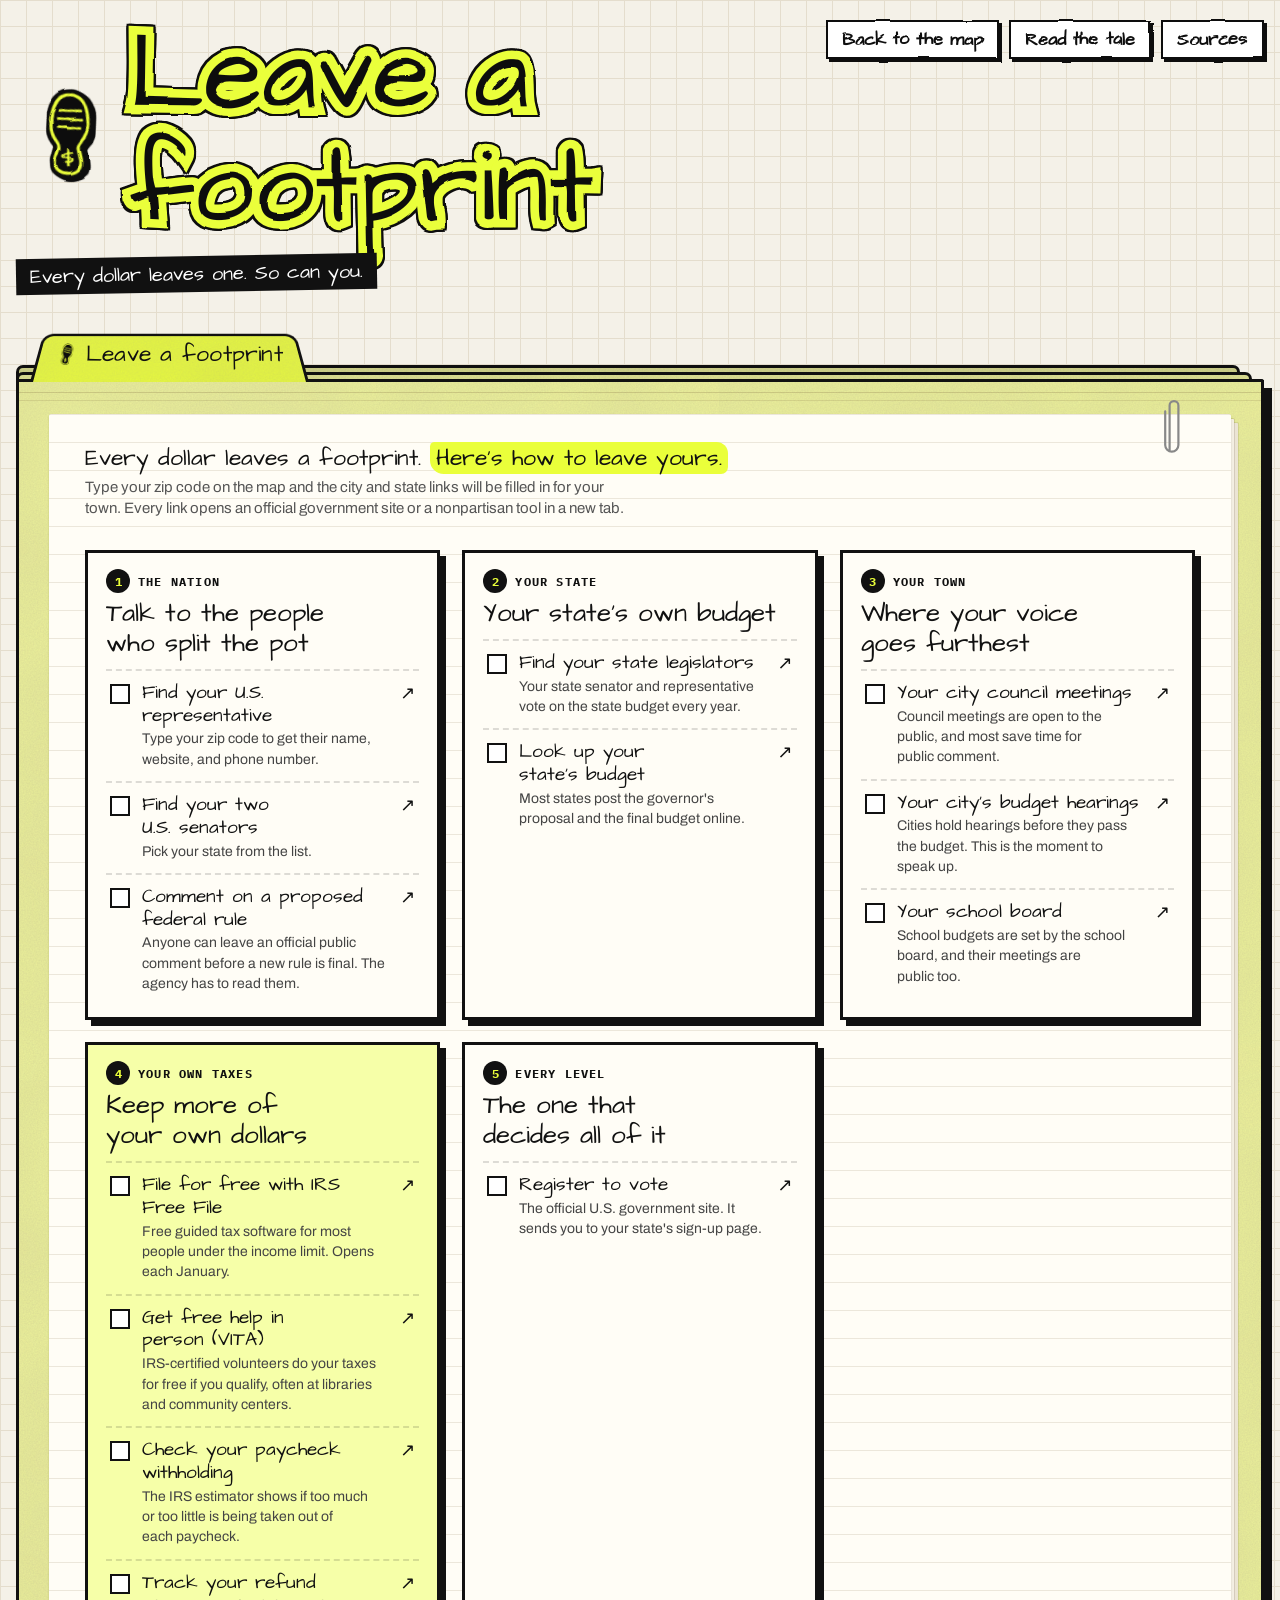
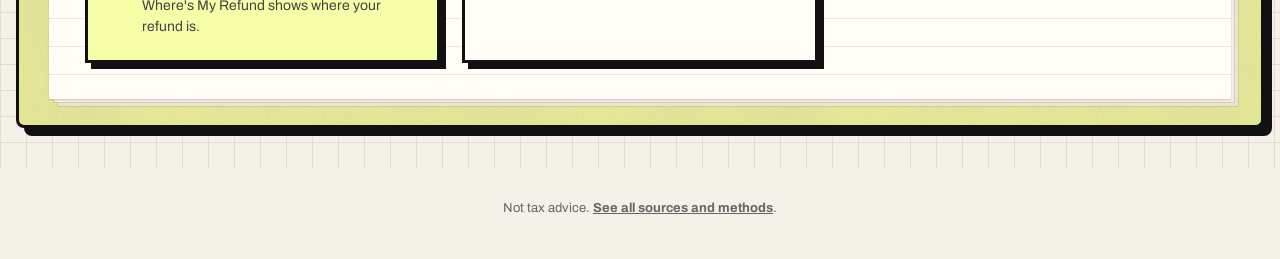
==== commit 630cbca4: "Add link preview image for iMessage and social shares Uses a screenshot of the landing page as the o" ====
--- a/footprint.html
+++ b/footprint.html
@@ -8,6 +8,14 @@
   <meta property="og:site_name" content="Fee Fi Fo Fund">
   <meta property="og:title" content="Leave a footprint | Fee Fi Fo Fund">
   <meta property="og:url" content="https://feefifo.fund/footprint.html">
+  <meta property="og:type" content="website">
+  <meta property="og:image" content="https://feefifo.fund/assets/og-image.jpg">
+  <meta property="og:image:width" content="1200">
+  <meta property="og:image:height" content="630">
+  <meta property="og:image:alt" content="The Fee Fi Fo Fund landing page: a hand-lettered yellow logo over a dotted map of the United States.">
+  <meta name="twitter:card" content="summary_large_image">
+  <meta name="twitter:image" content="https://feefifo.fund/assets/og-image.jpg">
+  <meta property="og:description" content="What you can do about where your tax dollars go: find your representatives, speak at budget hearings, get free tax help, and register to vote.">
   <link rel="canonical" href="https://feefifo.fund/footprint.html">
   <link rel="icon" href="favicon.ico" sizes="any">
   <link rel="icon" type="image/png" sizes="32x32" href="assets/icons/favicon-32.png">
--- a/css/style.css
+++ b/css/style.css
@@ -773,9 +773,10 @@
   height: 62px;
   margin-bottom: -62px;
   box-sizing: border-box;
-  display: flex;
+  /* logo on the left, chapters in the middle, read-aloud and Open my file on the right */
+  display: grid;
+  grid-template-columns: 1fr auto 1fr;
   align-items: center;
-  justify-content: space-between;
   gap: 12px;
   padding: 0 clamp(12px, 4vw, 40px);
   background: rgba(244, 241, 232, 0.95);
@@ -967,7 +968,7 @@
 
 @media (max-width: 520px) {
   .tale-file { display: none; }
-  .tale-bar { justify-content: flex-start; gap: 14px; }
+  .tale-bar { grid-template-columns: auto auto 1fr; gap: 10px; }
 }
 @media (max-width: 820px) {
   .story-tabs { gap: 5px; }
@@ -1133,3 +1134,51 @@
 /* phones: the map button just says "Footprint" so it doesn't run into Read the tale */
 .show-sm { display: none; }
 @media (max-width: 520px) { .hide-sm { display: none; } .show-sm { display: inline; } }
+
+/* ---- Read it to me (js/readaloud.js) ---- */
+.tale-right { display: flex; align-items: center; justify-content: flex-end; gap: 10px; }
+.tale-audio { display: flex; align-items: center; gap: 8px; }
+.tale-audio[hidden] { display: none; }
+.tale-read, .tale-music {
+  display: inline-flex;
+  align-items: center;
+  gap: 6px;
+  min-height: 38px;
+  font: 400 18px var(--hand);
+  color: var(--ink);
+  background: var(--paper);
+  border: 2px solid var(--ink);
+  box-shadow: 3px 3px 0 var(--ink);
+  padding: 3px 12px;
+  filter: url(#hand);
+  cursor: pointer;
+}
+.tale-read:hover, .tale-music:hover { transform: translate(-1px, -1px); }
+.tale-read.is-reading { background: var(--hot); }
+.tale-read .waves { opacity: .35; }
+.tale-read.is-reading .waves { opacity: 1; animation: waves 1s ease-in-out infinite alternate; }
+@keyframes waves { from { opacity: .3; } to { opacity: 1; } }
+.tale-music { min-width: 38px; justify-content: center; font-size: 20px; padding: 3px 8px; }
+.tale-music[aria-pressed="false"] { opacity: .45; text-decoration: line-through; }
+.tale-music[hidden] { display: none; }
+
+/* the line being read gets a yellow marker, like the rest of the site */
+.reading {
+  background: rgba(234, 255, 58, 0.6);
+  box-shadow: 0 0 0 6px rgba(234, 255, 58, 0.6);
+  border-radius: 2px;
+  transition: background .2s, box-shadow .2s;
+}
+.ledger .reading, .step-dark .reading { background: rgba(234, 255, 58, 0.16); box-shadow: 0 0 0 6px rgba(234, 255, 58, 0.16), 0 0 0 8px var(--hot); }
+.logo-step.reading, .snote.reading { background: transparent; box-shadow: 0 0 0 4px var(--hot), 0 0 0 7px var(--ink); }
+.snote.reading { background: var(--sun-soft); }
+
+@media (max-width: 820px) {
+  .read-label { display: none; }   /* phones: just the speaker icon */
+  .tale-read { padding: 3px 9px; }
+}
+@media (max-width: 400px) {
+  .tale-bar { gap: 8px; padding: 0 10px; }
+  .story-tabs a { padding: 2px 8px 1px; font-size: 16px; }
+  .tale-home img { width: 28px; height: 28px; }
+}
